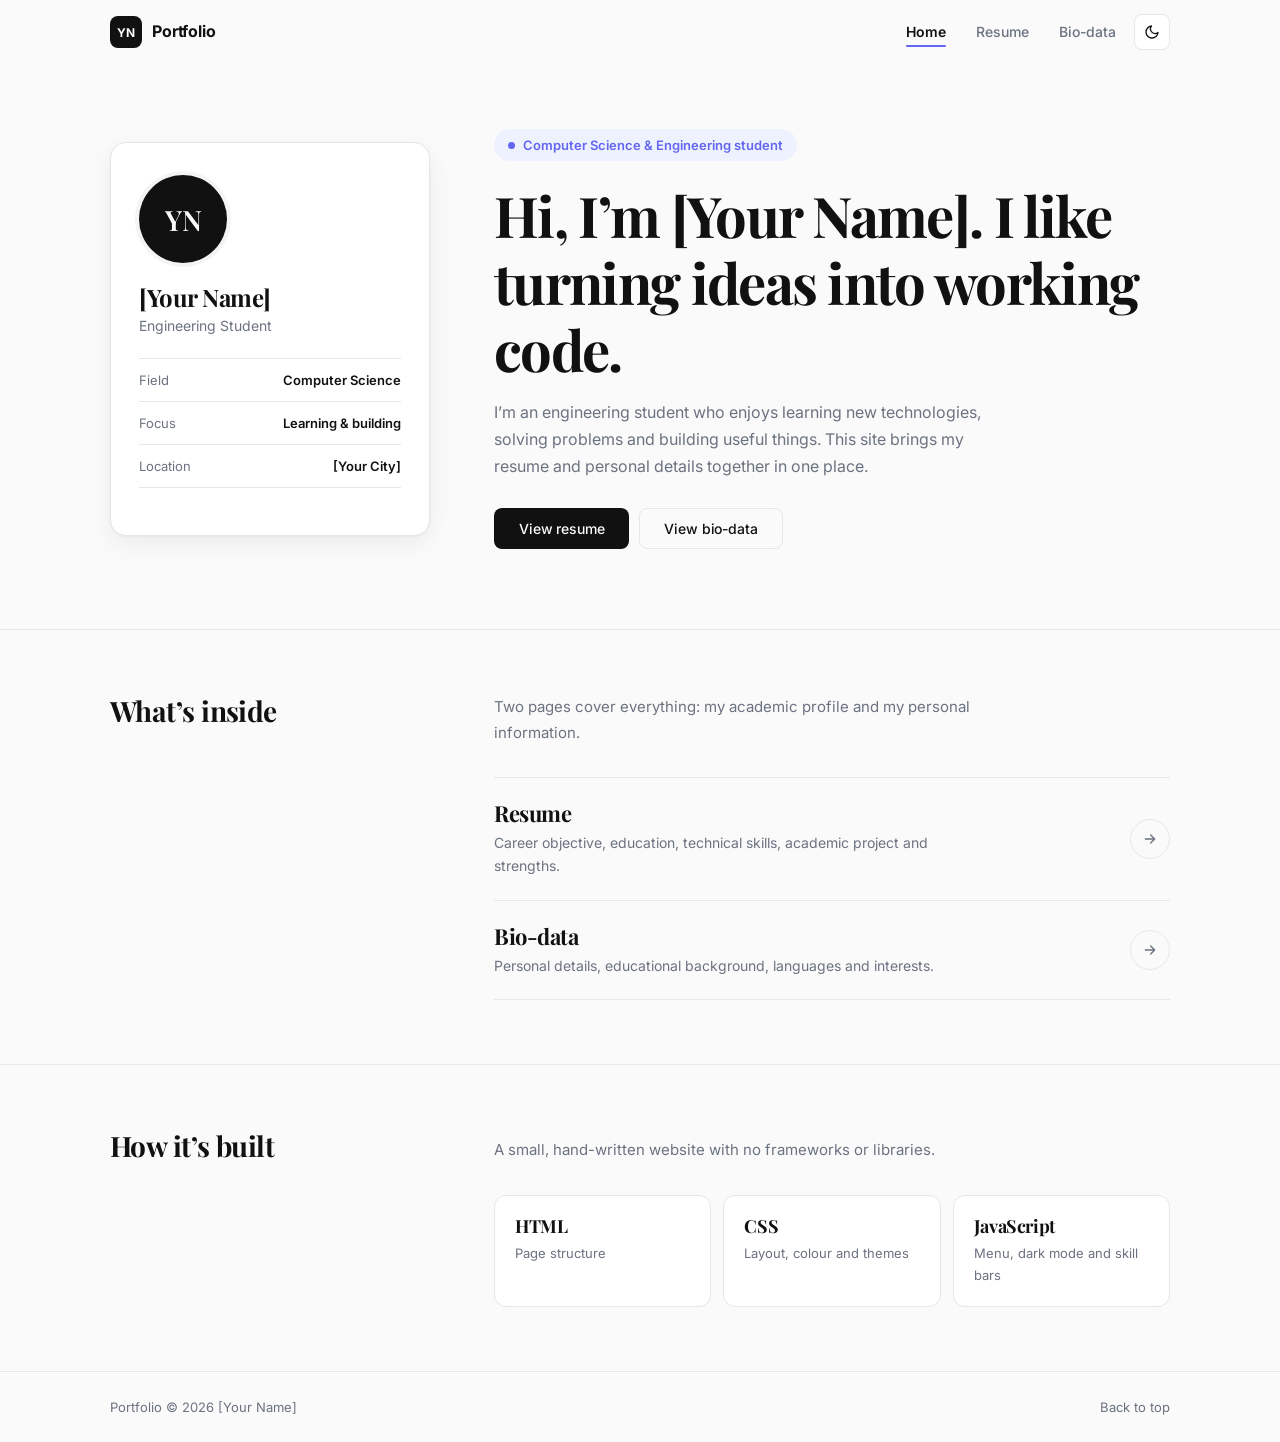
==== index.html @ a4f7e78b "Move files to root for GitHub Pages" ====
<!DOCTYPE html>
<html lang="en">
<head>
  <meta charset="UTF-8">
  <meta name="viewport" content="width=device-width, initial-scale=1.0">
  <meta name="description" content="Personal portfolio with resume and bio-data">
  <title>Home | Personal Portfolio</title>
  <script>
    try {
      var t = localStorage.getItem("theme");
      if (!t) t = window.matchMedia("(prefers-color-scheme: dark)").matches ? "dark" : "light";
      document.documentElement.setAttribute("data-theme", t);
    } catch (e) {}
  </script>
  <link rel="stylesheet" href="style.css">
</head>
<body>
<header class="header">
  <div class="container nav">
    <a class="brand" href="index.html"><span class="brand-mark">YN</span>Portfolio</a>
    <div class="nav-right">
      <nav class="nav-links" id="navLinks" aria-label="Main">
        <a href="index.html" class="current" aria-current="page">Home</a>
        <a href="resume.html">Resume</a>
        <a href="biodata.html">Bio-data</a>
      </nav>
      <button class="icon-btn" id="themeToggle" aria-label="Switch to dark theme" type="button">
        <svg class="icon-moon" viewBox="0 0 24 24" fill="none" stroke="currentColor" stroke-width="2" stroke-linecap="round" stroke-linejoin="round"><path d="M21 12.8A9 9 0 1 1 11.2 3a7 7 0 0 0 9.8 9.8z"/></svg>
        <svg class="icon-sun" viewBox="0 0 24 24" fill="none" stroke="currentColor" stroke-width="2" stroke-linecap="round" stroke-linejoin="round"><circle cx="12" cy="12" r="4"/><path d="M12 2v2M12 20v2M4.9 4.9l1.4 1.4M17.7 17.7l1.4 1.4M2 12h2M20 12h2M4.9 19.1l1.4-1.4M17.7 6.3l1.4-1.4"/></svg>
      </button>
      <button class="icon-btn nav-toggle" id="navToggle" aria-label="Toggle navigation" aria-expanded="false" type="button">
        <svg viewBox="0 0 24 24" fill="none" stroke="currentColor" stroke-width="2" stroke-linecap="round"><path d="M4 7h16M4 12h16M4 17h16"/></svg>
      </button>
    </div>
  </div>
</header>

<main id="top">
  <section class="container hero">
    <aside class="id-card reveal" aria-label="Profile summary">
      <div class="avatar">YN</div>
      <h2>[Your Name]</h2>
      <p class="role">Engineering Student</p>
      <dl class="facts">
        <div><dt>Field</dt><dd>Computer Science</dd></div>
        <div><dt>Focus</dt><dd>Learning &amp; building</dd></div>
        <div><dt>Location</dt><dd>[Your City]</dd></div>
      </dl>
    </aside>
    <div class="hero-text reveal">
      <span class="status"><i></i> Computer Science &amp; Engineering student</span>
      <h1>Hi, I&rsquo;m [Your Name]. I like turning ideas into working code.</h1>
      <p class="lead">I&rsquo;m an engineering student who enjoys learning new technologies, solving problems and building useful things. This site brings my resume and personal details together in one place.</p>
      <div class="hero-actions">
        <a class="btn btn-primary" href="resume.html">View resume</a>
        <a class="btn btn-outline" href="biodata.html">View bio-data</a>
      </div>
    </div>
  </section>

  <section class="section">
    <div class="container">
      <div class="section-head reveal">
        <h2>What&rsquo;s inside</h2>
        <p>Two pages cover everything: my academic profile and my personal information.</p>
      </div>
      <div class="link-list reveal">
        <a class="link-row" href="resume.html">
          <div><h3>Resume</h3><p>Career objective, education, technical skills, academic project and strengths.</p></div><span class="go"><svg viewBox="0 0 24 24" fill="none" stroke="currentColor" stroke-width="2" stroke-linecap="round" stroke-linejoin="round"><path d="M5 12h14M13 6l6 6-6 6"/></svg></span>
        </a>
        <a class="link-row" href="biodata.html">
          <div><h3>Bio-data</h3><p>Personal details, educational background, languages and interests.</p></div><span class="go"><svg viewBox="0 0 24 24" fill="none" stroke="currentColor" stroke-width="2" stroke-linecap="round" stroke-linejoin="round"><path d="M5 12h14M13 6l6 6-6 6"/></svg></span>
        </a>
      </div>
    </div>
  </section>

  <section class="section">
    <div class="container">
      <div class="section-head reveal">
        <h2>How it&rsquo;s built</h2>
        <p>A small, hand-written website with no frameworks or libraries.</p>
      </div>
      <div class="stack reveal">
        <div><h3>HTML</h3><p>Page structure</p></div>
        <div><h3>CSS</h3><p>Layout, colour and themes</p></div>
        <div><h3>JavaScript</h3><p>Menu, dark mode and skill bars</p></div>
      </div>
    </div>
  </section>
</main>
<footer class="footer">
  <div class="container footer-inner">
    <span>Portfolio &copy; <span data-year></span> [Your Name]</span>
    <a href="#top">Back to top</a>
  </div>
</footer>
<script src="script.js"></script>
</body>
</html>
---- style.css ----
/* ==========================================================
   Personal Portfolio — Minimal & Professional
   ========================================================== */
@import url('https://fonts.googleapis.com/css2?family=Inter:wght@400;500;600;700&family=Playfair+Display:wght@500;600;700&display=swap');

:root {
  --bg: #fafafa;
  --surface: #ffffff;
  --surface-2: #f3f4f6;
  --ink: #111111;
  --muted: #6b7280;
  --line: #e5e7eb;
  --brand: #111111;
  --brand-strong: #000000;
  --brand-soft: #f3f4f6;
  --on-brand: #ffffff;
  --accent: #6366f1;
  --accent-soft: #eef2ff;
  --radius: 12px;
  --shadow: 0 1px 3px rgba(0,0,0,.04), 0 8px 24px rgba(0,0,0,.06);
  --shadow-hover: 0 4px 12px rgba(0,0,0,.08), 0 16px 40px rgba(0,0,0,.1);
  --serif: 'Playfair Display', Georgia, serif;
  --sans: 'Inter', system-ui, -apple-system, 'Segoe UI', sans-serif;
}

[data-theme="dark"] {
  --bg: #0a0a0a;
  --surface: #141414;
  --surface-2: #1c1c1e;
  --ink: #f0f0f0;
  --muted: #9ca3af;
  --line: #262626;
  --brand: #f0f0f0;
  --brand-strong: #ffffff;
  --brand-soft: #1c1c1e;
  --on-brand: #0a0a0a;
  --accent: #818cf8;
  --accent-soft: #1e1b4b;
  --shadow: 0 1px 3px rgba(0,0,0,.2), 0 8px 24px rgba(0,0,0,.3);
  --shadow-hover: 0 4px 12px rgba(0,0,0,.3), 0 16px 40px rgba(0,0,0,.4);
}

*, *::before, *::after { box-sizing: border-box; }
html { scroll-behavior: smooth; }
body {
  margin: 0;
  font-family: var(--sans);
  font-size: 15px;
  line-height: 1.7;
  color: var(--ink);
  background: var(--bg);
  -webkit-font-smoothing: antialiased;
  -moz-osx-font-smoothing: grayscale;
  transition: background .3s ease, color .3s ease;
}
h1, h2, h3, h4 { font-family: var(--serif); line-height: 1.2; margin: 0; letter-spacing: -.02em; }
p { margin: 0; }
a { color: inherit; text-decoration: none; }
ul { margin: 0; padding: 0; list-style: none; }
.container { width: min(1060px, 88%); margin-inline: auto; }

:focus-visible { outline: 2px solid var(--accent); outline-offset: 3px; border-radius: 6px; }

/* ---------- Scroll Reveal ---------- */
.reveal {
  opacity: 0;
  transform: translateY(24px);
  transition: opacity .6s cubic-bezier(.25,.46,.45,.94), transform .6s cubic-bezier(.25,.46,.45,.94);
}
.reveal.visible {
  opacity: 1;
  transform: translateY(0);
}

/* ---------- Header ---------- */
.header {
  position: sticky; top: 0; z-index: 30;
  background: color-mix(in srgb, var(--bg) 85%, transparent);
  backdrop-filter: blur(16px) saturate(1.4);
  -webkit-backdrop-filter: blur(16px) saturate(1.4);
  border-bottom: 1px solid transparent;
  transition: border-color .3s ease;
}
.header.scrolled { border-bottom-color: var(--line); }
.nav { display: flex; align-items: center; justify-content: space-between; height: 64px; }
.brand { display: flex; align-items: center; gap: 10px; font-weight: 700; font-size: 16px; letter-spacing: -.01em; }
.brand-mark {
  width: 32px; height: 32px; border-radius: 8px;
  display: grid; place-items: center;
  background: var(--ink); color: var(--bg);
  font: 700 12px var(--sans); letter-spacing: .04em;
  transition: transform .2s ease;
}
.brand:hover .brand-mark { transform: scale(1.05); }
.nav-right { display: flex; align-items: center; gap: 4px; }
.nav-links { display: flex; gap: 2px; }
.nav-links a {
  position: relative; padding: 7px 14px; border-radius: 8px;
  font-size: 14px; font-weight: 500; color: var(--muted);
  transition: color .2s ease, background .2s ease;
}
.nav-links a:hover { color: var(--ink); background: var(--surface-2); }
.nav-links a.current { color: var(--ink); font-weight: 600; }
.nav-links a.current::after {
  content: ""; position: absolute; left: 14px; right: 14px; bottom: 4px;
  height: 2px; border-radius: 2px; background: var(--accent);
}
.icon-btn {
  width: 36px; height: 36px; display: grid; place-items: center;
  border: 1px solid var(--line); border-radius: 8px;
  background: var(--surface); color: var(--ink); cursor: pointer;
  transition: all .2s ease;
}
.icon-btn:hover { background: var(--surface-2); border-color: var(--muted); }
.icon-btn svg { width: 16px; height: 16px; }
.icon-sun { display: none; }
[data-theme="dark"] .icon-sun { display: block; }
[data-theme="dark"] .icon-moon { display: none; }
.nav-toggle { display: none; margin-left: 4px; }

/* ---------- Buttons ---------- */
.btn {
  display: inline-flex; align-items: center; justify-content: center; gap: 8px;
  padding: 11px 24px; border-radius: 8px; border: 1px solid transparent;
  font: 500 14px var(--sans); cursor: pointer; letter-spacing: -.01em;
  transition: all .2s ease;
}
.btn-primary { background: var(--ink); color: var(--bg); }
.btn-primary:hover { opacity: .85; transform: translateY(-1px); }
.btn-outline { background: transparent; border-color: var(--line); color: var(--ink); }
.btn-outline:hover { border-color: var(--ink); }
.btn-sm { padding: 8px 16px; font-size: 13px; }

/* ---------- Home: hero ---------- */
.hero {
  display: grid; grid-template-columns: 320px 1fr; gap: 64px;
  align-items: center; padding: 64px 0 80px;
}
.id-card {
  background: var(--surface); border: 1px solid var(--line);
  border-radius: 16px; padding: 32px 28px; box-shadow: var(--shadow);
  transition: box-shadow .3s ease, transform .3s ease;
}
.id-card:hover { box-shadow: var(--shadow-hover); transform: translateY(-2px); }
.avatar {
  width: 88px; height: 88px; border-radius: 50%;
  display: grid; place-items: center; margin-bottom: 20px;
  background: var(--ink); color: var(--bg);
  font: 600 28px var(--serif);
  box-shadow: 0 0 0 4px var(--surface-2);
  transition: box-shadow .3s ease;
}
.id-card:hover .avatar { box-shadow: 0 0 0 4px color-mix(in srgb, var(--accent) 25%, var(--surface-2)); }
.id-card h2 { font-size: 24px; }
.id-card .role { color: var(--muted); margin-top: 2px; font-size: 14px; }
.facts { margin-top: 20px; border-top: 1px solid var(--line); }
.facts div {
  display: flex; justify-content: space-between; gap: 16px;
  padding: 10px 0; border-bottom: 1px solid var(--line); font-size: 13px;
}
.facts dt { color: var(--muted); }
.facts dd { margin: 0; font-weight: 600; text-align: right; }

.status {
  display: inline-flex; align-items: center; gap: 8px;
  padding: 5px 14px; border-radius: 99px;
  background: var(--accent-soft); color: var(--accent);
  font-size: 13px; font-weight: 600;
}
.status i {
  width: 7px; height: 7px; border-radius: 50%; background: var(--accent);
  animation: pulse 2s ease-in-out infinite;
}
@keyframes pulse {
  0%, 100% { opacity: 1; transform: scale(1); }
  50% { opacity: .5; transform: scale(.85); }
}
.hero-text h1 { font-size: clamp(36px, 4.5vw, 56px); margin: 20px 0 16px; letter-spacing: -.03em; }
.hero-text .lead { max-width: 500px; font-size: 16px; color: var(--muted); line-height: 1.7; }
.hero-actions { display: flex; gap: 10px; flex-wrap: wrap; margin-top: 28px; }

/* ---------- Home: sections ---------- */
.section { padding: 64px 0; border-top: 1px solid var(--line); }
.section-head { display: grid; grid-template-columns: 320px 1fr; gap: 64px; margin-bottom: 32px; }
.section-head h2 { font-size: 28px; }
.section-head p { color: var(--muted); max-width: 500px; align-self: end; }

.link-list { margin-left: auto; width: calc(100% - 384px); }
.link-row {
  display: flex; align-items: center; justify-content: space-between; gap: 24px;
  padding: 22px 0; border-bottom: 1px solid var(--line);
  transition: padding .25s ease;
}
.link-row:first-child { border-top: 1px solid var(--line); }
.link-row:hover { padding-inline: 16px; }
.link-row h3 { font-size: 22px; }
.link-row p { color: var(--muted); font-size: 14px; margin-top: 4px; max-width: 440px; }
.link-row .go {
  flex: none; width: 40px; height: 40px; border-radius: 50%;
  display: grid; place-items: center;
  border: 1px solid var(--line); color: var(--muted);
  transition: all .25s ease;
}
.link-row:hover .go { background: var(--ink); color: var(--bg); border-color: var(--ink); transform: translateX(2px); }
.go svg { width: 16px; height: 16px; }

.stack { display: grid; grid-template-columns: repeat(3, 1fr); gap: 12px; margin-left: auto; width: calc(100% - 384px); }
.stack div {
  padding: 20px; border: 1px solid var(--line); border-radius: var(--radius);
  background: var(--surface); transition: all .25s ease;
}
.stack div:hover { border-color: var(--muted); transform: translateY(-2px); box-shadow: var(--shadow); }
.stack h3 { font-size: 18px; }
.stack p { color: var(--muted); font-size: 13px; margin-top: 4px; }

/* ---------- Footer ---------- */
.footer { border-top: 1px solid var(--line); padding: 24px 0; color: var(--muted); font-size: 13px; }
.footer-inner { display: flex; justify-content: space-between; align-items: center; gap: 16px; flex-wrap: wrap; }
.footer a { transition: color .2s ease; }
.footer a:hover { color: var(--ink); }

/* ---------- Inner page head ---------- */
.page-head {
  display: flex; justify-content: space-between; align-items: end; gap: 24px;
  padding: 48px 0 28px;
}
.page-head h1 { font-size: clamp(32px, 4vw, 44px); }
.page-head p { color: var(--muted); margin-top: 4px; }

/* ---------- Resume ---------- */
.cv {
  display: grid; grid-template-columns: 280px 1fr;
  background: var(--surface); border: 1px solid var(--line);
  border-radius: 16px; overflow: hidden; box-shadow: var(--shadow);
  margin-bottom: 80px;
}
.cv-side { background: var(--ink); color: var(--bg); padding: 36px 28px; }
[data-theme="dark"] .cv-side { background: #1a1a1a; color: #e5e5e5; }
.cv-side .avatar {
  background: var(--bg); color: var(--ink);
  box-shadow: 0 0 0 4px rgba(255,255,255,.1);
  width: 80px; height: 80px; font-size: 26px;
}
[data-theme="dark"] .cv-side .avatar { background: #333; color: #f0f0f0; }
.cv-side h2 { font-size: 22px; color: #fff; }
.cv-side .role { color: rgba(255,255,255,.6); margin-top: 2px; font-size: 14px; }
.cv-side h3 {
  font: 600 13px var(--sans); color: rgba(255,255,255,.5);
  text-transform: uppercase; letter-spacing: .08em;
  margin: 28px 0 10px; padding-bottom: 8px;
  border-bottom: 1px solid rgba(255,255,255,.1);
}
.cv-side li, .cv-side p.small { font-size: 13px; color: rgba(255,255,255,.75); padding: 3px 0; overflow-wrap: anywhere; }
.cv-side .skill { margin-bottom: 12px; }
.cv-side .skill span { display: flex; justify-content: space-between; font-size: 13px; margin-bottom: 5px; }
.cv-side .skill span em { font-style: normal; color: rgba(255,255,255,.45); }
.bar { height: 4px; border-radius: 4px; background: rgba(255,255,255,.1); overflow: hidden; }
.bar i { display: block; height: 100%; width: 0; background: var(--accent); border-radius: 4px; transition: width .8s cubic-bezier(.25,.46,.45,.94); }

.cv-main { padding: 40px 44px; }
.cv-block { padding-bottom: 24px; margin-bottom: 24px; border-bottom: 1px solid var(--line); }
.cv-block:last-of-type { border-bottom: 0; margin-bottom: 0; }
.cv-block h3 { font-size: 22px; color: var(--ink); margin-bottom: 12px; }
.cv-block p { color: var(--muted); }
.cv-block h4 { font: 600 15px var(--sans); }

.timeline { border-left: 2px solid var(--line); margin-left: 6px; }
.timeline-item { position: relative; padding: 0 0 20px 22px; }
.timeline-item:last-child { padding-bottom: 0; }
.timeline-item::before {
  content: ""; position: absolute; left: -6px; top: 6px;
  width: 10px; height: 10px; border-radius: 50%;
  background: var(--surface); border: 2px solid var(--accent);
}
.timeline-item .where { color: var(--muted); font-size: 14px; }
.timeline-item .when { font-size: 13px; color: var(--accent); font-weight: 600; margin-top: 2px; }

.tags { display: flex; flex-wrap: wrap; gap: 6px; }
.tags span {
  padding: 5px 14px; border-radius: 99px; font-size: 13px;
  background: var(--surface-2); color: var(--muted); font-weight: 500;
  border: 1px solid var(--line);
  transition: all .2s ease;
}
.tags span:hover { border-color: var(--muted); color: var(--ink); }

.declaration { display: flex; justify-content: space-between; align-items: end; gap: 24px; margin-top: 28px; padding-top: 20px; border-top: 1px solid var(--line); }
.declaration p { color: var(--muted); font-size: 13px; max-width: 440px; }
.declaration h3 { font-size: 18px; margin-bottom: 6px; }
.signature { text-align: center; min-width: 130px; font: 600 16px var(--serif); border-top: 1px solid var(--ink); padding-top: 6px; }
.signature small { display: block; font: 400 11px var(--sans); color: var(--muted); }

/* ---------- Bio-data ---------- */
.bio { display: grid; grid-template-columns: 1fr 300px; gap: 28px; align-items: start; margin-bottom: 80px; }
.panel {
  background: var(--surface); border: 1px solid var(--line);
  border-radius: 16px; padding: 32px 36px; box-shadow: var(--shadow);
  transition: box-shadow .3s ease;
}
.panel:hover { box-shadow: var(--shadow-hover); }
.panel + .panel { margin-top: 20px; }
.panel h2 { font-size: 24px; margin-bottom: 6px; }
.panel > p { color: var(--muted); font-size: 14px; }
.fields { display: grid; grid-template-columns: 1fr 1fr; gap: 0 28px; margin-top: 14px; }
.field { padding: 12px 0; border-bottom: 1px solid var(--line); }
.field.wide { grid-column: 1 / -1; }
.field dt { font-size: 12px; color: var(--muted); text-transform: uppercase; letter-spacing: .04em; }
.field dd { margin: 2px 0 0; font-weight: 600; overflow-wrap: anywhere; font-size: 14px; }
.edu {
  display: flex; align-items: center; gap: 14px; margin-top: 14px;
  padding: 14px 16px; background: var(--surface-2); border-radius: 10px;
}
.edu-icon {
  flex: none; width: 40px; height: 40px; border-radius: 10px;
  display: grid; place-items: center;
  background: var(--accent-soft); color: var(--accent);
}
.edu-icon svg { width: 20px; height: 20px; }
.edu strong { display: block; font-size: 14px; }
.edu span { color: var(--muted); font-size: 13px; }
.bio-note { margin-top: 12px; font-size: 14px; }

.profile {
  position: sticky; top: 88px;
  background: var(--ink); color: var(--bg);
  border-radius: 16px; padding: 28px 24px; box-shadow: var(--shadow);
}
[data-theme="dark"] .profile { background: #1a1a1a; color: #e5e5e5; }
.profile .avatar {
  background: var(--bg); color: var(--ink);
  box-shadow: 0 0 0 4px rgba(255,255,255,.1);
}
[data-theme="dark"] .profile .avatar { background: #333; color: #f0f0f0; }
.profile h2 { color: #fff; font-size: 22px; }
.profile .role { color: rgba(255,255,255,.6); font-size: 14px; }
.profile h3 {
  font: 600 12px var(--sans); color: rgba(255,255,255,.45);
  text-transform: uppercase; letter-spacing: .08em;
  margin: 22px 0 8px; padding-bottom: 8px;
  border-bottom: 1px solid rgba(255,255,255,.1);
}
.contact dt { font-size: 11px; color: rgba(255,255,255,.4); text-transform: uppercase; letter-spacing: .04em; margin-top: 8px; }
.contact dd { margin: 0; font-size: 14px; overflow-wrap: anywhere; }
.profile .tags span { background: rgba(255,255,255,.08); color: rgba(255,255,255,.8); border-color: rgba(255,255,255,.1); }

/* ---------- Responsive ---------- */
@media (max-width: 960px) {
  .hero { grid-template-columns: 1fr; gap: 36px; padding: 44px 0 56px; }
  .hero-text { order: -1; }
  .id-card { max-width: 400px; }
  .section-head { grid-template-columns: 1fr; gap: 8px; }
  .link-list, .stack { width: 100%; }
  .cv { grid-template-columns: 1fr; }
  .bio { grid-template-columns: 1fr; }
  .profile { position: static; order: -1; }
}
@media (max-width: 640px) {
  .nav-toggle { display: grid; }
  .nav-links {
    display: none; position: absolute; top: 64px; left: 0; right: 0;
    flex-direction: column; gap: 0; padding: 8px 6% 14px;
    background: color-mix(in srgb, var(--bg) 95%, transparent);
    backdrop-filter: blur(16px);
    border-bottom: 1px solid var(--line);
  }
  .nav-links.open { display: flex; }
  .nav-links a { padding: 12px 8px; }
  .nav-links a.current::after { display: none; }
  .stack { grid-template-columns: 1fr; }
  .page-head { flex-direction: column; align-items: start; }
  .cv-main, .cv-side { padding: 24px 20px; }
  .panel { padding: 24px 20px; }
  .fields { grid-template-columns: 1fr; }
  .declaration { flex-direction: column; align-items: start; }
  .link-row:hover { padding-inline: 0; }
}

@media (prefers-reduced-motion: reduce) {
  *, .reveal { transition: none !important; animation: none !important; scroll-behavior: auto !important; }
  .reveal { opacity: 1; transform: none; }
}

/* ---------- Print ---------- */
@media print {
  .header, .footer, .no-print { display: none !important; }
  body { background: #fff; color: #000; }
  .reveal { opacity: 1; transform: none; }
  .page-head { padding: 0 0 16px; }
  .cv, .panel, .profile { box-shadow: none; }
  .cv, .bio { margin-bottom: 0; }
  .cv-side, .profile, .tags span, .bar i, .bar { -webkit-print-color-adjust: exact; print-color-adjust: exact; }
  .bar i { width: var(--level) !important; }
  .cv { grid-template-columns: 240px 1fr; }
  .bio { grid-template-columns: 1fr 240px; }
  .profile { position: static; }
}
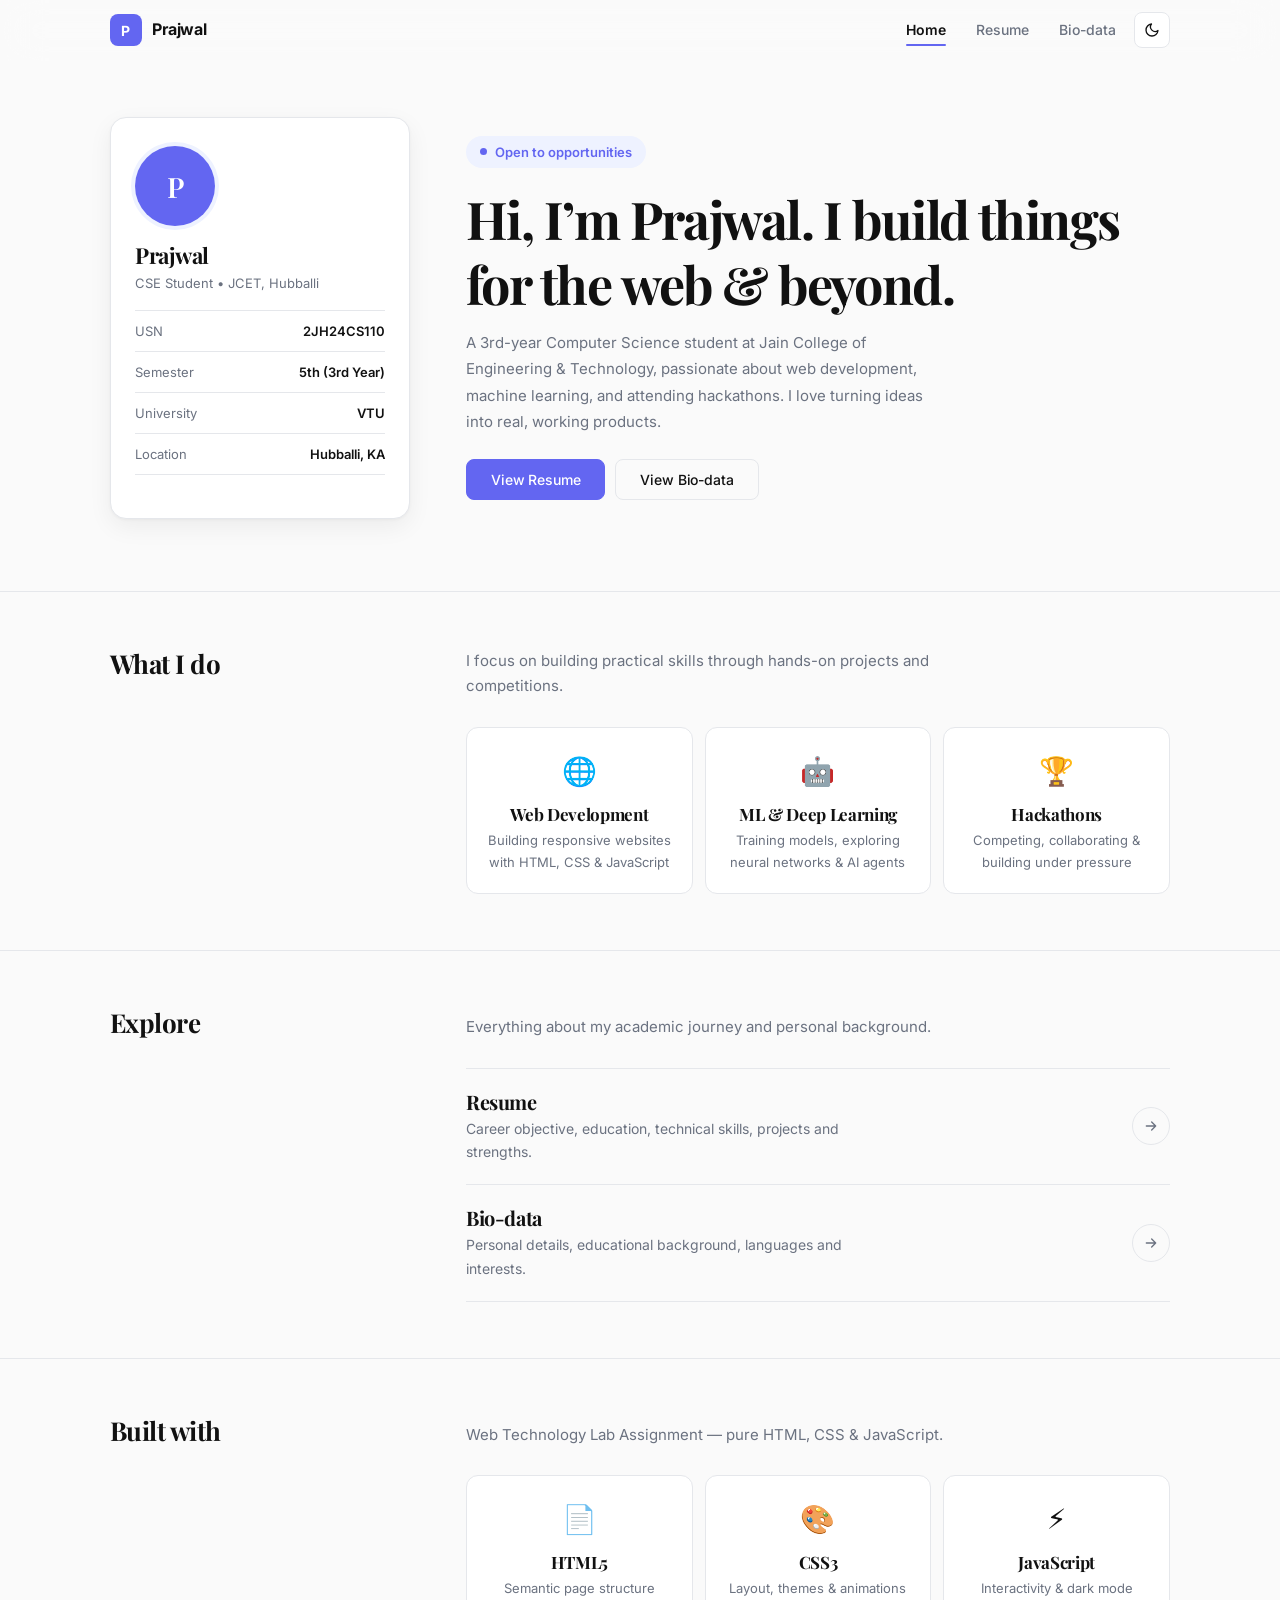
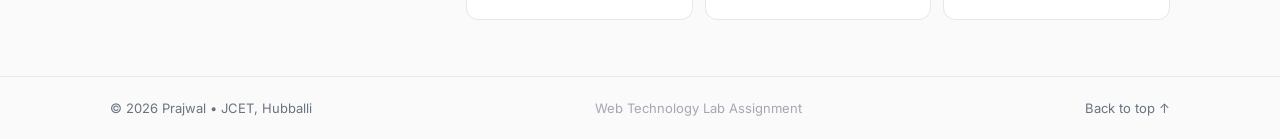
==== commit f16da348: "Professional portfolio with real data, mobile-first design" ====
--- a/index.html
+++ b/index.html
@@ -3,8 +3,9 @@
 <head>
   <meta charset="UTF-8">
   <meta name="viewport" content="width=device-width, initial-scale=1.0">
-  <meta name="description" content="Personal portfolio with resume and bio-data">
-  <title>Home | Personal Portfolio</title>
+  <meta name="description" content="Prajwal — CSE Student at JCET, Hubballi. Portfolio showcasing resume, skills and bio-data.">
+  <title>Prajwal | Portfolio</title>
+  <link rel="icon" href="data:image/svg+xml,<svg xmlns='http://www.w3.org/2000/svg' viewBox='0 0 100 100'><text y='.9em' font-size='90'>⚡</text></svg>">
   <script>
     try {
       var t = localStorage.getItem("theme");
@@ -17,7 +18,7 @@
 <body>
 <header class="header">
   <div class="container nav">
-    <a class="brand" href="index.html"><span class="brand-mark">YN</span>Portfolio</a>
+    <a class="brand" href="index.html"><span class="brand-mark">P</span>Prajwal</a>
     <div class="nav-right">
       <nav class="nav-links" id="navLinks" aria-label="Main">
         <a href="index.html" class="current" aria-current="page">Home</a>
@@ -29,7 +30,8 @@
         <svg class="icon-sun" viewBox="0 0 24 24" fill="none" stroke="currentColor" stroke-width="2" stroke-linecap="round" stroke-linejoin="round"><circle cx="12" cy="12" r="4"/><path d="M12 2v2M12 20v2M4.9 4.9l1.4 1.4M17.7 17.7l1.4 1.4M2 12h2M20 12h2M4.9 19.1l1.4-1.4M17.7 6.3l1.4-1.4"/></svg>
       </button>
       <button class="icon-btn nav-toggle" id="navToggle" aria-label="Toggle navigation" aria-expanded="false" type="button">
-        <svg viewBox="0 0 24 24" fill="none" stroke="currentColor" stroke-width="2" stroke-linecap="round"><path d="M4 7h16M4 12h16M4 17h16"/></svg>
+        <svg class="ham-open" viewBox="0 0 24 24" fill="none" stroke="currentColor" stroke-width="2" stroke-linecap="round"><path d="M4 7h16M4 12h16M4 17h16"/></svg>
+        <svg class="ham-close" viewBox="0 0 24 24" fill="none" stroke="currentColor" stroke-width="2" stroke-linecap="round"><path d="M18 6 6 18M6 6l12 12"/></svg>
       </button>
     </div>
   </div>
@@ -38,22 +40,23 @@
 <main id="top">
   <section class="container hero">
     <aside class="id-card reveal" aria-label="Profile summary">
-      <div class="avatar">YN</div>
-      <h2>[Your Name]</h2>
-      <p class="role">Engineering Student</p>
+      <div class="avatar">P</div>
+      <h2>Prajwal</h2>
+      <p class="role">CSE Student &bull; JCET, Hubballi</p>
       <dl class="facts">
-        <div><dt>Field</dt><dd>Computer Science</dd></div>
-        <div><dt>Focus</dt><dd>Learning &amp; building</dd></div>
-        <div><dt>Location</dt><dd>[Your City]</dd></div>
+        <div><dt>USN</dt><dd>2JH24CS110</dd></div>
+        <div><dt>Semester</dt><dd>5th (3rd Year)</dd></div>
+        <div><dt>University</dt><dd>VTU</dd></div>
+        <div><dt>Location</dt><dd>Hubballi, KA</dd></div>
       </dl>
     </aside>
     <div class="hero-text reveal">
-      <span class="status"><i></i> Computer Science &amp; Engineering student</span>
-      <h1>Hi, I&rsquo;m [Your Name]. I like turning ideas into working code.</h1>
-      <p class="lead">I&rsquo;m an engineering student who enjoys learning new technologies, solving problems and building useful things. This site brings my resume and personal details together in one place.</p>
+      <span class="status"><i></i> Open to opportunities</span>
+      <h1>Hi, I&rsquo;m Prajwal. I build things for the web &amp; beyond.</h1>
+      <p class="lead">A 3rd-year Computer Science student at Jain College of Engineering &amp; Technology, passionate about web development, machine learning, and attending hackathons. I love turning ideas into real, working products.</p>
       <div class="hero-actions">
-        <a class="btn btn-primary" href="resume.html">View resume</a>
-        <a class="btn btn-outline" href="biodata.html">View bio-data</a>
+        <a class="btn btn-primary" href="resume.html">View Resume</a>
+        <a class="btn btn-outline" href="biodata.html">View Bio-data</a>
       </div>
     </div>
   </section>
@@ -61,12 +64,38 @@
   <section class="section">
     <div class="container">
       <div class="section-head reveal">
-        <h2>What&rsquo;s inside</h2>
-        <p>Two pages cover everything: my academic profile and my personal information.</p>
+        <h2>What I do</h2>
+        <p>I focus on building practical skills through hands-on projects and competitions.</p>
+      </div>
+      <div class="stack reveal">
+        <div>
+          <span class="stack-icon">🌐</span>
+          <h3>Web Development</h3>
+          <p>Building responsive websites with HTML, CSS &amp; JavaScript</p>
+        </div>
+        <div>
+          <span class="stack-icon">🤖</span>
+          <h3>ML &amp; Deep Learning</h3>
+          <p>Training models, exploring neural networks &amp; AI agents</p>
+        </div>
+        <div>
+          <span class="stack-icon">🏆</span>
+          <h3>Hackathons</h3>
+          <p>Competing, collaborating &amp; building under pressure</p>
+        </div>
+      </div>
+    </div>
+  </section>
+
+  <section class="section">
+    <div class="container">
+      <div class="section-head reveal">
+        <h2>Explore</h2>
+        <p>Everything about my academic journey and personal background.</p>
       </div>
       <div class="link-list reveal">
         <a class="link-row" href="resume.html">
-          <div><h3>Resume</h3><p>Career objective, education, technical skills, academic project and strengths.</p></div><span class="go"><svg viewBox="0 0 24 24" fill="none" stroke="currentColor" stroke-width="2" stroke-linecap="round" stroke-linejoin="round"><path d="M5 12h14M13 6l6 6-6 6"/></svg></span>
+          <div><h3>Resume</h3><p>Career objective, education, technical skills, projects and strengths.</p></div><span class="go"><svg viewBox="0 0 24 24" fill="none" stroke="currentColor" stroke-width="2" stroke-linecap="round" stroke-linejoin="round"><path d="M5 12h14M13 6l6 6-6 6"/></svg></span>
         </a>
         <a class="link-row" href="biodata.html">
           <div><h3>Bio-data</h3><p>Personal details, educational background, languages and interests.</p></div><span class="go"><svg viewBox="0 0 24 24" fill="none" stroke="currentColor" stroke-width="2" stroke-linecap="round" stroke-linejoin="round"><path d="M5 12h14M13 6l6 6-6 6"/></svg></span>
@@ -78,21 +107,23 @@
   <section class="section">
     <div class="container">
       <div class="section-head reveal">
-        <h2>How it&rsquo;s built</h2>
-        <p>A small, hand-written website with no frameworks or libraries.</p>
+        <h2>Built with</h2>
+        <p>Web Technology Lab Assignment &mdash; pure HTML, CSS &amp; JavaScript.</p>
       </div>
       <div class="stack reveal">
-        <div><h3>HTML</h3><p>Page structure</p></div>
-        <div><h3>CSS</h3><p>Layout, colour and themes</p></div>
-        <div><h3>JavaScript</h3><p>Menu, dark mode and skill bars</p></div>
+        <div><span class="stack-icon">📄</span><h3>HTML5</h3><p>Semantic page structure</p></div>
+        <div><span class="stack-icon">🎨</span><h3>CSS3</h3><p>Layout, themes &amp; animations</p></div>
+        <div><span class="stack-icon">⚡</span><h3>JavaScript</h3><p>Interactivity &amp; dark mode</p></div>
       </div>
     </div>
   </section>
 </main>
+
 <footer class="footer">
   <div class="container footer-inner">
-    <span>Portfolio &copy; <span data-year></span> [Your Name]</span>
-    <a href="#top">Back to top</a>
+    <span>&copy; <span data-year></span> Prajwal &bull; JCET, Hubballi</span>
+    <span class="footer-note">Web Technology Lab Assignment</span>
+    <a href="#top">Back to top &uarr;</a>
   </div>
 </footer>
 <script src="script.js"></script>
--- a/style.css
+++ b/style.css
@@ -1,5 +1,6 @@
 /* ==========================================================
-   Personal Portfolio — Minimal & Professional
+   Prajwal — Portfolio | Minimal & Professional
+   Web Technology Lab Assignment | JCET, Hubballi
    ========================================================== */
 @import url('https://fonts.googleapis.com/css2?family=Inter:wght@400;500;600;700&family=Playfair+Display:wght@500;600;700&display=swap');
 
@@ -24,24 +25,25 @@
 }
 
 [data-theme="dark"] {
-  --bg: #0a0a0a;
-  --surface: #141414;
-  --surface-2: #1c1c1e;
-  --ink: #f0f0f0;
+  --bg: #09090b;
+  --surface: #131316;
+  --surface-2: #1c1c21;
+  --ink: #f0f0f3;
   --muted: #9ca3af;
-  --line: #262626;
-  --brand: #f0f0f0;
+  --line: #27272a;
+  --brand: #f0f0f3;
   --brand-strong: #ffffff;
-  --brand-soft: #1c1c1e;
-  --on-brand: #0a0a0a;
+  --brand-soft: #1c1c21;
+  --on-brand: #09090b;
   --accent: #818cf8;
   --accent-soft: #1e1b4b;
-  --shadow: 0 1px 3px rgba(0,0,0,.2), 0 8px 24px rgba(0,0,0,.3);
-  --shadow-hover: 0 4px 12px rgba(0,0,0,.3), 0 16px 40px rgba(0,0,0,.4);
+  --shadow: 0 1px 3px rgba(0,0,0,.3), 0 8px 24px rgba(0,0,0,.4);
+  --shadow-hover: 0 4px 12px rgba(0,0,0,.4), 0 16px 40px rgba(0,0,0,.5);
 }
 
 *, *::before, *::after { box-sizing: border-box; }
 html { scroll-behavior: smooth; }
+
 body {
   margin: 0;
   font-family: var(--sans);
@@ -53,45 +55,47 @@
   -moz-osx-font-smoothing: grayscale;
   transition: background .3s ease, color .3s ease;
 }
-h1, h2, h3, h4 { font-family: var(--serif); line-height: 1.2; margin: 0; letter-spacing: -.02em; }
+
+h1, h2, h3, h4 { font-family: var(--serif); line-height: 1.25; margin: 0; letter-spacing: -.02em; }
 p { margin: 0; }
 a { color: inherit; text-decoration: none; }
 ul { margin: 0; padding: 0; list-style: none; }
-.container { width: min(1060px, 88%); margin-inline: auto; }
-
+img { max-width: 100%; display: block; }
+.container { width: min(1060px, 90%); margin-inline: auto; }
 :focus-visible { outline: 2px solid var(--accent); outline-offset: 3px; border-radius: 6px; }
 
 /* ---------- Scroll Reveal ---------- */
 .reveal {
   opacity: 0;
-  transform: translateY(24px);
-  transition: opacity .6s cubic-bezier(.25,.46,.45,.94), transform .6s cubic-bezier(.25,.46,.45,.94);
-}
-.reveal.visible {
-  opacity: 1;
-  transform: translateY(0);
-}
+  transform: translateY(20px);
+  transition: opacity .5s cubic-bezier(.25,.46,.45,.94), transform .5s cubic-bezier(.25,.46,.45,.94);
+}
+.reveal.visible { opacity: 1; transform: translateY(0); }
+.reveal:nth-child(2) { transition-delay: .08s; }
+.reveal:nth-child(3) { transition-delay: .16s; }
 
 /* ---------- Header ---------- */
 .header {
-  position: sticky; top: 0; z-index: 30;
-  background: color-mix(in srgb, var(--bg) 85%, transparent);
-  backdrop-filter: blur(16px) saturate(1.4);
-  -webkit-backdrop-filter: blur(16px) saturate(1.4);
+  position: sticky; top: 0; z-index: 100;
+  background: color-mix(in srgb, var(--bg) 82%, transparent);
+  backdrop-filter: blur(20px) saturate(1.5);
+  -webkit-backdrop-filter: blur(20px) saturate(1.5);
   border-bottom: 1px solid transparent;
   transition: border-color .3s ease;
 }
 .header.scrolled { border-bottom-color: var(--line); }
-.nav { display: flex; align-items: center; justify-content: space-between; height: 64px; }
+.nav { display: flex; align-items: center; justify-content: space-between; height: 60px; }
+
 .brand { display: flex; align-items: center; gap: 10px; font-weight: 700; font-size: 16px; letter-spacing: -.01em; }
 .brand-mark {
   width: 32px; height: 32px; border-radius: 8px;
   display: grid; place-items: center;
-  background: var(--ink); color: var(--bg);
-  font: 700 12px var(--sans); letter-spacing: .04em;
+  background: var(--accent); color: #fff;
+  font: 700 14px var(--sans); letter-spacing: .02em;
   transition: transform .2s ease;
 }
-.brand:hover .brand-mark { transform: scale(1.05); }
+.brand:hover .brand-mark { transform: scale(1.08) rotate(-2deg); }
+
 .nav-right { display: flex; align-items: center; gap: 4px; }
 .nav-links { display: flex; gap: 2px; }
 .nav-links a {
@@ -102,61 +106,71 @@
 .nav-links a:hover { color: var(--ink); background: var(--surface-2); }
 .nav-links a.current { color: var(--ink); font-weight: 600; }
 .nav-links a.current::after {
-  content: ""; position: absolute; left: 14px; right: 14px; bottom: 4px;
+  content: ""; position: absolute; left: 14px; right: 14px; bottom: 3px;
   height: 2px; border-radius: 2px; background: var(--accent);
 }
+
 .icon-btn {
   width: 36px; height: 36px; display: grid; place-items: center;
   border: 1px solid var(--line); border-radius: 8px;
   background: var(--surface); color: var(--ink); cursor: pointer;
   transition: all .2s ease;
 }
-.icon-btn:hover { background: var(--surface-2); border-color: var(--muted); }
+.icon-btn:hover { background: var(--surface-2); border-color: var(--accent); color: var(--accent); }
 .icon-btn svg { width: 16px; height: 16px; }
 .icon-sun { display: none; }
 [data-theme="dark"] .icon-sun { display: block; }
 [data-theme="dark"] .icon-moon { display: none; }
+
+/* Mobile nav toggle */
 .nav-toggle { display: none; margin-left: 4px; }
+.ham-close { display: none; }
+.nav-toggle[aria-expanded="true"] .ham-open { display: none; }
+.nav-toggle[aria-expanded="true"] .ham-close { display: block; }
 
 /* ---------- Buttons ---------- */
 .btn {
-  display: inline-flex; align-items: center; justify-content: center; gap: 8px;
+  display: inline-flex; align-items: center; justify-content: center; gap: 6px;
   padding: 11px 24px; border-radius: 8px; border: 1px solid transparent;
   font: 500 14px var(--sans); cursor: pointer; letter-spacing: -.01em;
   transition: all .2s ease;
 }
-.btn-primary { background: var(--ink); color: var(--bg); }
-.btn-primary:hover { opacity: .85; transform: translateY(-1px); }
+.btn-primary { background: var(--accent); color: #fff; border-color: var(--accent); }
+.btn-primary:hover { background: #4f46e5; transform: translateY(-1px); box-shadow: 0 4px 14px rgba(99,102,241,.35); }
 .btn-outline { background: transparent; border-color: var(--line); color: var(--ink); }
-.btn-outline:hover { border-color: var(--ink); }
+.btn-outline:hover { border-color: var(--accent); color: var(--accent); }
 .btn-sm { padding: 8px 16px; font-size: 13px; }
 
-/* ---------- Home: hero ---------- */
+/* ---------- Hero ---------- */
 .hero {
-  display: grid; grid-template-columns: 320px 1fr; gap: 64px;
-  align-items: center; padding: 64px 0 80px;
-}
+  display: grid; grid-template-columns: 300px 1fr; gap: 56px;
+  align-items: center; padding: 56px 0 72px;
+}
+
 .id-card {
   background: var(--surface); border: 1px solid var(--line);
-  border-radius: 16px; padding: 32px 28px; box-shadow: var(--shadow);
+  border-radius: 16px; padding: 28px 24px; box-shadow: var(--shadow);
   transition: box-shadow .3s ease, transform .3s ease;
 }
-.id-card:hover { box-shadow: var(--shadow-hover); transform: translateY(-2px); }
+.id-card:hover { box-shadow: var(--shadow-hover); transform: translateY(-3px); }
+
 .avatar {
-  width: 88px; height: 88px; border-radius: 50%;
-  display: grid; place-items: center; margin-bottom: 20px;
-  background: var(--ink); color: var(--bg);
+  width: 80px; height: 80px; border-radius: 50%;
+  display: grid; place-items: center; margin-bottom: 16px;
+  background: var(--accent); color: #fff;
   font: 600 28px var(--serif);
-  box-shadow: 0 0 0 4px var(--surface-2);
-  transition: box-shadow .3s ease;
-}
-.id-card:hover .avatar { box-shadow: 0 0 0 4px color-mix(in srgb, var(--accent) 25%, var(--surface-2)); }
-.id-card h2 { font-size: 24px; }
-.id-card .role { color: var(--muted); margin-top: 2px; font-size: 14px; }
-.facts { margin-top: 20px; border-top: 1px solid var(--line); }
+  box-shadow: 0 0 0 4px var(--accent-soft);
+  transition: box-shadow .3s ease, transform .3s ease;
+}
+.id-card:hover .avatar { transform: scale(1.04); box-shadow: 0 0 0 6px color-mix(in srgb, var(--accent) 30%, transparent); }
+
+.id-card h2 { font-size: 22px; }
+.id-card .role { color: var(--muted); margin-top: 2px; font-size: 13px; }
+
+.facts { margin-top: 16px; border-top: 1px solid var(--line); }
 .facts div {
-  display: flex; justify-content: space-between; gap: 16px;
-  padding: 10px 0; border-bottom: 1px solid var(--line); font-size: 13px;
+  display: flex; justify-content: space-between; gap: 12px;
+  padding: 9px 0; border-bottom: 1px solid var(--line); font-size: 13px;
 }
 .facts dt { color: var(--muted); }
 .facts dd { margin: 0; font-weight: 600; text-align: right; }
@@ -173,141 +187,154 @@
 }
 @keyframes pulse {
   0%, 100% { opacity: 1; transform: scale(1); }
-  50% { opacity: .5; transform: scale(.85); }
-}
-.hero-text h1 { font-size: clamp(36px, 4.5vw, 56px); margin: 20px 0 16px; letter-spacing: -.03em; }
-.hero-text .lead { max-width: 500px; font-size: 16px; color: var(--muted); line-height: 1.7; }
-.hero-actions { display: flex; gap: 10px; flex-wrap: wrap; margin-top: 28px; }
-
-/* ---------- Home: sections ---------- */
-.section { padding: 64px 0; border-top: 1px solid var(--line); }
-.section-head { display: grid; grid-template-columns: 320px 1fr; gap: 64px; margin-bottom: 32px; }
-.section-head h2 { font-size: 28px; }
-.section-head p { color: var(--muted); max-width: 500px; align-self: end; }
-
-.link-list { margin-left: auto; width: calc(100% - 384px); }
+  50% { opacity: .4; transform: scale(.8); }
+}
+
+.hero-text h1 { font-size: clamp(32px, 4.2vw, 52px); margin: 18px 0 14px; letter-spacing: -.03em; }
+.hero-text .lead { max-width: 480px; font-size: 15px; color: var(--muted); line-height: 1.75; }
+.hero-actions { display: flex; gap: 10px; flex-wrap: wrap; margin-top: 24px; }
+
+/* ---------- Sections ---------- */
+.section { padding: 56px 0; border-top: 1px solid var(--line); }
+.section-head { display: grid; grid-template-columns: 300px 1fr; gap: 56px; margin-bottom: 28px; }
+.section-head h2 { font-size: 26px; }
+.section-head p { color: var(--muted); max-width: 480px; align-self: end; }
+
+/* Link rows */
+.link-list { margin-left: auto; width: calc(100% - 356px); }
 .link-row {
-  display: flex; align-items: center; justify-content: space-between; gap: 24px;
-  padding: 22px 0; border-bottom: 1px solid var(--line);
+  display: flex; align-items: center; justify-content: space-between; gap: 20px;
+  padding: 20px 0; border-bottom: 1px solid var(--line);
   transition: padding .25s ease;
 }
 .link-row:first-child { border-top: 1px solid var(--line); }
-.link-row:hover { padding-inline: 16px; }
-.link-row h3 { font-size: 22px; }
-.link-row p { color: var(--muted); font-size: 14px; margin-top: 4px; max-width: 440px; }
+.link-row:hover { padding-inline: 14px; }
+.link-row h3 { font-size: 20px; }
+.link-row p { color: var(--muted); font-size: 14px; margin-top: 3px; max-width: 400px; }
 .link-row .go {
-  flex: none; width: 40px; height: 40px; border-radius: 50%;
+  flex: none; width: 38px; height: 38px; border-radius: 50%;
   display: grid; place-items: center;
   border: 1px solid var(--line); color: var(--muted);
   transition: all .25s ease;
 }
-.link-row:hover .go { background: var(--ink); color: var(--bg); border-color: var(--ink); transform: translateX(2px); }
+.link-row:hover .go { background: var(--accent); color: #fff; border-color: var(--accent); transform: translateX(3px); }
 .go svg { width: 16px; height: 16px; }
 
-.stack { display: grid; grid-template-columns: repeat(3, 1fr); gap: 12px; margin-left: auto; width: calc(100% - 384px); }
+/* Stack cards */
+.stack { display: grid; grid-template-columns: repeat(3, 1fr); gap: 12px; margin-left: auto; width: calc(100% - 356px); }
 .stack div {
   padding: 20px; border: 1px solid var(--line); border-radius: var(--radius);
-  background: var(--surface); transition: all .25s ease;
-}
-.stack div:hover { border-color: var(--muted); transform: translateY(-2px); box-shadow: var(--shadow); }
-.stack h3 { font-size: 18px; }
+  background: var(--surface); transition: all .25s ease; text-align: center;
+}
+.stack div:hover { border-color: var(--accent); transform: translateY(-3px); box-shadow: var(--shadow); }
+.stack-icon { font-size: 28px; display: block; margin-bottom: 8px; }
+.stack h3 { font-size: 17px; }
 .stack p { color: var(--muted); font-size: 13px; margin-top: 4px; }
 
 /* ---------- Footer ---------- */
-.footer { border-top: 1px solid var(--line); padding: 24px 0; color: var(--muted); font-size: 13px; }
-.footer-inner { display: flex; justify-content: space-between; align-items: center; gap: 16px; flex-wrap: wrap; }
+.footer { border-top: 1px solid var(--line); padding: 20px 0; color: var(--muted); font-size: 13px; }
+.footer-inner { display: flex; justify-content: space-between; align-items: center; gap: 12px; flex-wrap: wrap; }
+.footer-note { opacity: .6; }
 .footer a { transition: color .2s ease; }
-.footer a:hover { color: var(--ink); }
-
-/* ---------- Inner page head ---------- */
+.footer a:hover { color: var(--accent); }
+
+/* ---------- Page Head ---------- */
 .page-head {
-  display: flex; justify-content: space-between; align-items: end; gap: 24px;
-  padding: 48px 0 28px;
-}
-.page-head h1 { font-size: clamp(32px, 4vw, 44px); }
+  display: flex; justify-content: space-between; align-items: end; gap: 20px;
+  padding: 44px 0 24px;
+}
+.page-head h1 { font-size: clamp(30px, 4vw, 42px); }
 .page-head p { color: var(--muted); margin-top: 4px; }
 
 /* ---------- Resume ---------- */
 .cv {
-  display: grid; grid-template-columns: 280px 1fr;
+  display: grid; grid-template-columns: 260px 1fr;
   background: var(--surface); border: 1px solid var(--line);
   border-radius: 16px; overflow: hidden; box-shadow: var(--shadow);
-  margin-bottom: 80px;
-}
-.cv-side { background: var(--ink); color: var(--bg); padding: 36px 28px; }
-[data-theme="dark"] .cv-side { background: #1a1a1a; color: #e5e5e5; }
+  margin-bottom: 64px;
+}
+
+.cv-side { background: var(--ink); color: var(--bg); padding: 32px 24px; }
+[data-theme="dark"] .cv-side { background: #18181b; color: #e5e5e5; }
 .cv-side .avatar {
-  background: var(--bg); color: var(--ink);
-  box-shadow: 0 0 0 4px rgba(255,255,255,.1);
-  width: 80px; height: 80px; font-size: 26px;
-}
-[data-theme="dark"] .cv-side .avatar { background: #333; color: #f0f0f0; }
-.cv-side h2 { font-size: 22px; color: #fff; }
-.cv-side .role { color: rgba(255,255,255,.6); margin-top: 2px; font-size: 14px; }
+  background: var(--accent); color: #fff;
+  box-shadow: 0 0 0 4px rgba(99,102,241,.25);
+  width: 72px; height: 72px; font-size: 24px;
+}
+.cv-side h2 { font-size: 20px; color: #fff; }
+.cv-side .role { color: rgba(255,255,255,.55); margin-top: 1px; font-size: 13px; }
+.cv-side .usn { color: var(--accent); font-size: 12px; font-weight: 600; margin-top: 2px; letter-spacing: .04em; font-family: var(--sans); }
+[data-theme="dark"] .cv-side .usn { color: var(--accent); }
 .cv-side h3 {
-  font: 600 13px var(--sans); color: rgba(255,255,255,.5);
-  text-transform: uppercase; letter-spacing: .08em;
-  margin: 28px 0 10px; padding-bottom: 8px;
-  border-bottom: 1px solid rgba(255,255,255,.1);
-}
-.cv-side li, .cv-side p.small { font-size: 13px; color: rgba(255,255,255,.75); padding: 3px 0; overflow-wrap: anywhere; }
-.cv-side .skill { margin-bottom: 12px; }
-.cv-side .skill span { display: flex; justify-content: space-between; font-size: 13px; margin-bottom: 5px; }
-.cv-side .skill span em { font-style: normal; color: rgba(255,255,255,.45); }
-.bar { height: 4px; border-radius: 4px; background: rgba(255,255,255,.1); overflow: hidden; }
-.bar i { display: block; height: 100%; width: 0; background: var(--accent); border-radius: 4px; transition: width .8s cubic-bezier(.25,.46,.45,.94); }
-
-.cv-main { padding: 40px 44px; }
-.cv-block { padding-bottom: 24px; margin-bottom: 24px; border-bottom: 1px solid var(--line); }
+  font: 600 11px var(--sans); color: rgba(255,255,255,.4);
+  text-transform: uppercase; letter-spacing: .1em;
+  margin: 24px 0 8px; padding-bottom: 6px;
+  border-bottom: 1px solid rgba(255,255,255,.08);
+}
+.cv-side li, .cv-side p.small { font-size: 13px; color: rgba(255,255,255,.7); padding: 3px 0; overflow-wrap: anywhere; }
+.cv-side .skill { margin-bottom: 10px; }
+.cv-side .skill span { display: flex; justify-content: space-between; font-size: 12px; margin-bottom: 4px; color: rgba(255,255,255,.75); }
+.cv-side .skill span em { font-style: normal; color: rgba(255,255,255,.35); }
+.bar { height: 3px; border-radius: 3px; background: rgba(255,255,255,.08); overflow: hidden; }
+.bar i { display: block; height: 100%; width: 0; background: var(--accent); border-radius: 3px; transition: width .8s cubic-bezier(.25,.46,.45,.94); }
+
+.cv-main { padding: 36px 40px; }
+.cv-block { padding-bottom: 22px; margin-bottom: 22px; border-bottom: 1px solid var(--line); }
 .cv-block:last-of-type { border-bottom: 0; margin-bottom: 0; }
-.cv-block h3 { font-size: 22px; color: var(--ink); margin-bottom: 12px; }
-.cv-block p { color: var(--muted); }
-.cv-block h4 { font: 600 15px var(--sans); }
+.cv-block h3 { font-size: 20px; color: var(--ink); margin-bottom: 10px; }
+.cv-block p { color: var(--muted); font-size: 14px; line-height: 1.7; }
+.cv-block h4 { font: 600 15px var(--sans); margin-top: 2px; }
+
+.project { padding: 16px; background: var(--surface-2); border-radius: 10px; border: 1px solid var(--line); }
+.project h4 { margin-bottom: 6px; }
 
 .timeline { border-left: 2px solid var(--line); margin-left: 6px; }
-.timeline-item { position: relative; padding: 0 0 20px 22px; }
+.timeline-item { position: relative; padding: 0 0 18px 20px; }
 .timeline-item:last-child { padding-bottom: 0; }
 .timeline-item::before {
   content: ""; position: absolute; left: -6px; top: 6px;
   width: 10px; height: 10px; border-radius: 50%;
   background: var(--surface); border: 2px solid var(--accent);
 }
-.timeline-item .where { color: var(--muted); font-size: 14px; }
-.timeline-item .when { font-size: 13px; color: var(--accent); font-weight: 600; margin-top: 2px; }
+.timeline-item .where { color: var(--muted); font-size: 13px; }
+.timeline-item .when { font-size: 12px; color: var(--accent); font-weight: 600; margin-top: 1px; }
 
 .tags { display: flex; flex-wrap: wrap; gap: 6px; }
 .tags span {
-  padding: 5px 14px; border-radius: 99px; font-size: 13px;
-  background: var(--surface-2); color: var(--muted); font-weight: 500;
-  border: 1px solid var(--line);
+  padding: 4px 12px; border-radius: 99px; font-size: 12px;
+  background: var(--accent-soft); color: var(--accent); font-weight: 500;
+  border: 1px solid color-mix(in srgb, var(--accent) 15%, transparent);
   transition: all .2s ease;
 }
-.tags span:hover { border-color: var(--muted); color: var(--ink); }
-
-.declaration { display: flex; justify-content: space-between; align-items: end; gap: 24px; margin-top: 28px; padding-top: 20px; border-top: 1px solid var(--line); }
-.declaration p { color: var(--muted); font-size: 13px; max-width: 440px; }
-.declaration h3 { font-size: 18px; margin-bottom: 6px; }
-.signature { text-align: center; min-width: 130px; font: 600 16px var(--serif); border-top: 1px solid var(--ink); padding-top: 6px; }
+.tags span:hover { background: var(--accent); color: #fff; }
+
+.declaration { display: flex; justify-content: space-between; align-items: end; gap: 20px; margin-top: 24px; padding-top: 18px; border-top: 1px solid var(--line); }
+.declaration p { color: var(--muted); font-size: 13px; max-width: 400px; }
+.declaration h3 { font-size: 17px; margin-bottom: 4px; }
+.signature { text-align: center; min-width: 120px; font: 600 16px var(--serif); border-top: 1px solid var(--ink); padding-top: 6px; }
 .signature small { display: block; font: 400 11px var(--sans); color: var(--muted); }
 
 /* ---------- Bio-data ---------- */
-.bio { display: grid; grid-template-columns: 1fr 300px; gap: 28px; align-items: start; margin-bottom: 80px; }
+.bio { display: grid; grid-template-columns: 1fr 280px; gap: 24px; align-items: start; margin-bottom: 64px; }
+
 .panel {
   background: var(--surface); border: 1px solid var(--line);
-  border-radius: 16px; padding: 32px 36px; box-shadow: var(--shadow);
+  border-radius: 16px; padding: 28px 32px; box-shadow: var(--shadow);
   transition: box-shadow .3s ease;
 }
 .panel:hover { box-shadow: var(--shadow-hover); }
-.panel + .panel { margin-top: 20px; }
-.panel h2 { font-size: 24px; margin-bottom: 6px; }
+.panel + .panel { margin-top: 18px; }
+.panel h2 { font-size: 22px; margin-bottom: 6px; }
 .panel > p { color: var(--muted); font-size: 14px; }
-.fields { display: grid; grid-template-columns: 1fr 1fr; gap: 0 28px; margin-top: 14px; }
-.field { padding: 12px 0; border-bottom: 1px solid var(--line); }
+
+.fields { display: grid; grid-template-columns: 1fr 1fr; gap: 0 24px; margin-top: 12px; }
+.field { padding: 10px 0; border-bottom: 1px solid var(--line); }
 .field.wide { grid-column: 1 / -1; }
-.field dt { font-size: 12px; color: var(--muted); text-transform: uppercase; letter-spacing: .04em; }
+.field dt { font-size: 11px; color: var(--muted); text-transform: uppercase; letter-spacing: .06em; font-family: var(--sans); }
 .field dd { margin: 2px 0 0; font-weight: 600; overflow-wrap: anywhere; font-size: 14px; }
+
 .edu {
-  display: flex; align-items: center; gap: 14px; margin-top: 14px;
+  display: flex; align-items: flex-start; gap: 14px; margin-top: 12px;
   padding: 14px 16px; background: var(--surface-2); border-radius: 10px;
 }
 .edu-icon {
@@ -317,64 +344,140 @@
 }
 .edu-icon svg { width: 20px; height: 20px; }
 .edu strong { display: block; font-size: 14px; }
-.edu span { color: var(--muted); font-size: 13px; }
-.bio-note { margin-top: 12px; font-size: 14px; }
-
+.edu span { display: block; color: var(--muted); font-size: 12px; }
+.bio-note { margin-top: 10px; font-size: 14px; color: var(--muted); }
+
+/* Hobby grid */
+.hobby-grid { display: grid; grid-template-columns: repeat(3, 1fr); gap: 10px; margin-top: 14px; }
+.hobby-item {
+  text-align: center; padding: 16px 10px; border-radius: 10px;
+  background: var(--surface-2); border: 1px solid var(--line);
+  transition: all .2s ease;
+}
+.hobby-item:hover { border-color: var(--accent); transform: translateY(-2px); }
+.hobby-item span { font-size: 24px; display: block; margin-bottom: 6px; }
+.hobby-item p { font-size: 12px; font-weight: 600; color: var(--muted); }
+
+/* Profile sidebar */
 .profile {
-  position: sticky; top: 88px;
+  position: sticky; top: 80px;
   background: var(--ink); color: var(--bg);
-  border-radius: 16px; padding: 28px 24px; box-shadow: var(--shadow);
-}
-[data-theme="dark"] .profile { background: #1a1a1a; color: #e5e5e5; }
+  border-radius: 16px; padding: 24px 20px; box-shadow: var(--shadow);
+}
+[data-theme="dark"] .profile { background: #18181b; color: #e5e5e5; }
 .profile .avatar {
-  background: var(--bg); color: var(--ink);
-  box-shadow: 0 0 0 4px rgba(255,255,255,.1);
-}
-[data-theme="dark"] .profile .avatar { background: #333; color: #f0f0f0; }
-.profile h2 { color: #fff; font-size: 22px; }
-.profile .role { color: rgba(255,255,255,.6); font-size: 14px; }
+  background: var(--accent); color: #fff;
+  box-shadow: 0 0 0 4px rgba(99,102,241,.25);
+}
+.profile h2 { color: #fff; font-size: 20px; }
+.profile .role { color: rgba(255,255,255,.5); font-size: 13px; }
 .profile h3 {
-  font: 600 12px var(--sans); color: rgba(255,255,255,.45);
-  text-transform: uppercase; letter-spacing: .08em;
-  margin: 22px 0 8px; padding-bottom: 8px;
-  border-bottom: 1px solid rgba(255,255,255,.1);
-}
-.contact dt { font-size: 11px; color: rgba(255,255,255,.4); text-transform: uppercase; letter-spacing: .04em; margin-top: 8px; }
-.contact dd { margin: 0; font-size: 14px; overflow-wrap: anywhere; }
-.profile .tags span { background: rgba(255,255,255,.08); color: rgba(255,255,255,.8); border-color: rgba(255,255,255,.1); }
-
-/* ---------- Responsive ---------- */
+  font: 600 11px var(--sans); color: rgba(255,255,255,.35);
+  text-transform: uppercase; letter-spacing: .1em;
+  margin: 18px 0 6px; padding-bottom: 6px;
+  border-bottom: 1px solid rgba(255,255,255,.08);
+}
+.profile-info { font-size: 13px; color: rgba(255,255,255,.7); }
+.contact dt { font-size: 11px; color: rgba(255,255,255,.35); text-transform: uppercase; letter-spacing: .04em; margin-top: 6px; }
+.contact dd { margin: 0; font-size: 13px; overflow-wrap: anywhere; color: rgba(255,255,255,.8); }
+.profile .tags span { background: rgba(99,102,241,.15); color: var(--accent); border-color: rgba(99,102,241,.2); font-size: 11px; }
+.profile .tags { gap: 5px; }
+
+/* =========================================================
+   RESPONSIVE — Mobile First Enhancements
+   ========================================================= */
+
+/* Tablets & small laptops */
 @media (max-width: 960px) {
-  .hero { grid-template-columns: 1fr; gap: 36px; padding: 44px 0 56px; }
+  .hero { grid-template-columns: 1fr; gap: 32px; padding: 40px 0 52px; }
   .hero-text { order: -1; }
-  .id-card { max-width: 400px; }
-  .section-head { grid-template-columns: 1fr; gap: 8px; }
-  .link-list, .stack { width: 100%; }
+  .id-card { max-width: 380px; }
+  .section-head { grid-template-columns: 1fr; gap: 6px; }
+  .link-list, .stack { width: 100%; margin-left: 0; }
   .cv { grid-template-columns: 1fr; }
   .bio { grid-template-columns: 1fr; }
   .profile { position: static; order: -1; }
 }
+
+/* Mobile phones */
 @media (max-width: 640px) {
+  .container { width: 92%; }
+  .nav { height: 56px; }
+
+  /* Mobile hamburger menu */
   .nav-toggle { display: grid; }
   .nav-links {
-    display: none; position: absolute; top: 64px; left: 0; right: 0;
-    flex-direction: column; gap: 0; padding: 8px 6% 14px;
-    background: color-mix(in srgb, var(--bg) 95%, transparent);
-    backdrop-filter: blur(16px);
+    display: none; position: absolute; top: 56px; left: 0; right: 0;
+    flex-direction: column; gap: 0; padding: 8px 5% 16px;
+    background: color-mix(in srgb, var(--bg) 96%, transparent);
+    backdrop-filter: blur(20px);
+    -webkit-backdrop-filter: blur(20px);
     border-bottom: 1px solid var(--line);
+    box-shadow: 0 8px 24px rgba(0,0,0,.08);
   }
   .nav-links.open { display: flex; }
-  .nav-links a { padding: 12px 8px; }
+  .nav-links a { padding: 12px 10px; font-size: 15px; border-radius: 8px; }
+  .nav-links a:hover { background: var(--surface-2); }
   .nav-links a.current::after { display: none; }
+  .nav-links a.current { background: var(--accent-soft); color: var(--accent); }
+
+  /* Hero mobile */
+  .hero { padding: 32px 0 44px; gap: 28px; }
+  .hero-text h1 { font-size: 28px; }
+  .hero-text .lead { font-size: 14px; }
+  .hero-actions { gap: 8px; }
+  .hero-actions .btn { width: 100%; justify-content: center; }
+  .id-card { max-width: 100%; }
+  .status { font-size: 12px; padding: 4px 10px; }
+
+  /* Sections mobile */
+  .section { padding: 40px 0; }
+  .section-head h2 { font-size: 22px; }
+  .stack { grid-template-columns: 1fr 1fr; gap: 8px; }
+  .stack div { padding: 16px 12px; }
+  .stack-icon { font-size: 22px; margin-bottom: 4px; }
+  .stack h3 { font-size: 15px; }
+
+  /* Page head mobile */
+  .page-head { flex-direction: column; align-items: start; gap: 12px; padding: 32px 0 20px; }
+  .page-head h1 { font-size: 28px; }
+
+  /* Resume mobile */
+  .cv-main { padding: 24px 18px; }
+  .cv-side { padding: 24px 18px; }
+  .cv-side .avatar { width: 60px; height: 60px; font-size: 20px; }
+  .cv-block h3 { font-size: 18px; }
+  .project { padding: 14px; }
+  .declaration { flex-direction: column; align-items: start; gap: 16px; }
+
+  /* Bio-data mobile */
+  .panel { padding: 22px 18px; }
+  .fields { grid-template-columns: 1fr; }
+  .hobby-grid { grid-template-columns: repeat(2, 1fr); gap: 8px; }
+  .hobby-item { padding: 14px 8px; }
+
+  /* Link rows mobile */
+  .link-row { padding: 16px 0; gap: 14px; }
+  .link-row:hover { padding-inline: 0; }
+  .link-row h3 { font-size: 17px; }
+  .link-row p { font-size: 13px; }
+  .link-row .go { width: 34px; height: 34px; }
+
+  /* Footer mobile */
+  .footer-inner { flex-direction: column; text-align: center; gap: 6px; }
+}
+
+/* Very small screens */
+@media (max-width: 380px) {
+  .container { width: 94%; }
+  .hero-text h1 { font-size: 24px; }
   .stack { grid-template-columns: 1fr; }
-  .page-head { flex-direction: column; align-items: start; }
-  .cv-main, .cv-side { padding: 24px 20px; }
-  .panel { padding: 24px 20px; }
-  .fields { grid-template-columns: 1fr; }
-  .declaration { flex-direction: column; align-items: start; }
-  .link-row:hover { padding-inline: 0; }
-}
-
+  .hobby-grid { grid-template-columns: 1fr 1fr; }
+  .facts { font-size: 12px; }
+  .btn { padding: 10px 18px; font-size: 13px; }
+}
+
+/* Reduced motion */
 @media (prefers-reduced-motion: reduce) {
   *, .reveal { transition: none !important; animation: none !important; scroll-behavior: auto !important; }
   .reveal { opacity: 1; transform: none; }
@@ -383,14 +486,15 @@
 /* ---------- Print ---------- */
 @media print {
   .header, .footer, .no-print { display: none !important; }
-  body { background: #fff; color: #000; }
+  body { background: #fff; color: #000; font-size: 12px; }
   .reveal { opacity: 1; transform: none; }
-  .page-head { padding: 0 0 16px; }
-  .cv, .panel, .profile { box-shadow: none; }
+  .page-head { padding: 0 0 12px; }
+  .cv, .panel, .profile { box-shadow: none; break-inside: avoid; }
   .cv, .bio { margin-bottom: 0; }
   .cv-side, .profile, .tags span, .bar i, .bar { -webkit-print-color-adjust: exact; print-color-adjust: exact; }
   .bar i { width: var(--level) !important; }
-  .cv { grid-template-columns: 240px 1fr; }
-  .bio { grid-template-columns: 1fr 240px; }
+  .cv { grid-template-columns: 220px 1fr; }
+  .bio { grid-template-columns: 1fr 220px; }
   .profile { position: static; }
-}
+  .hobby-grid { grid-template-columns: repeat(3, 1fr); }
+}
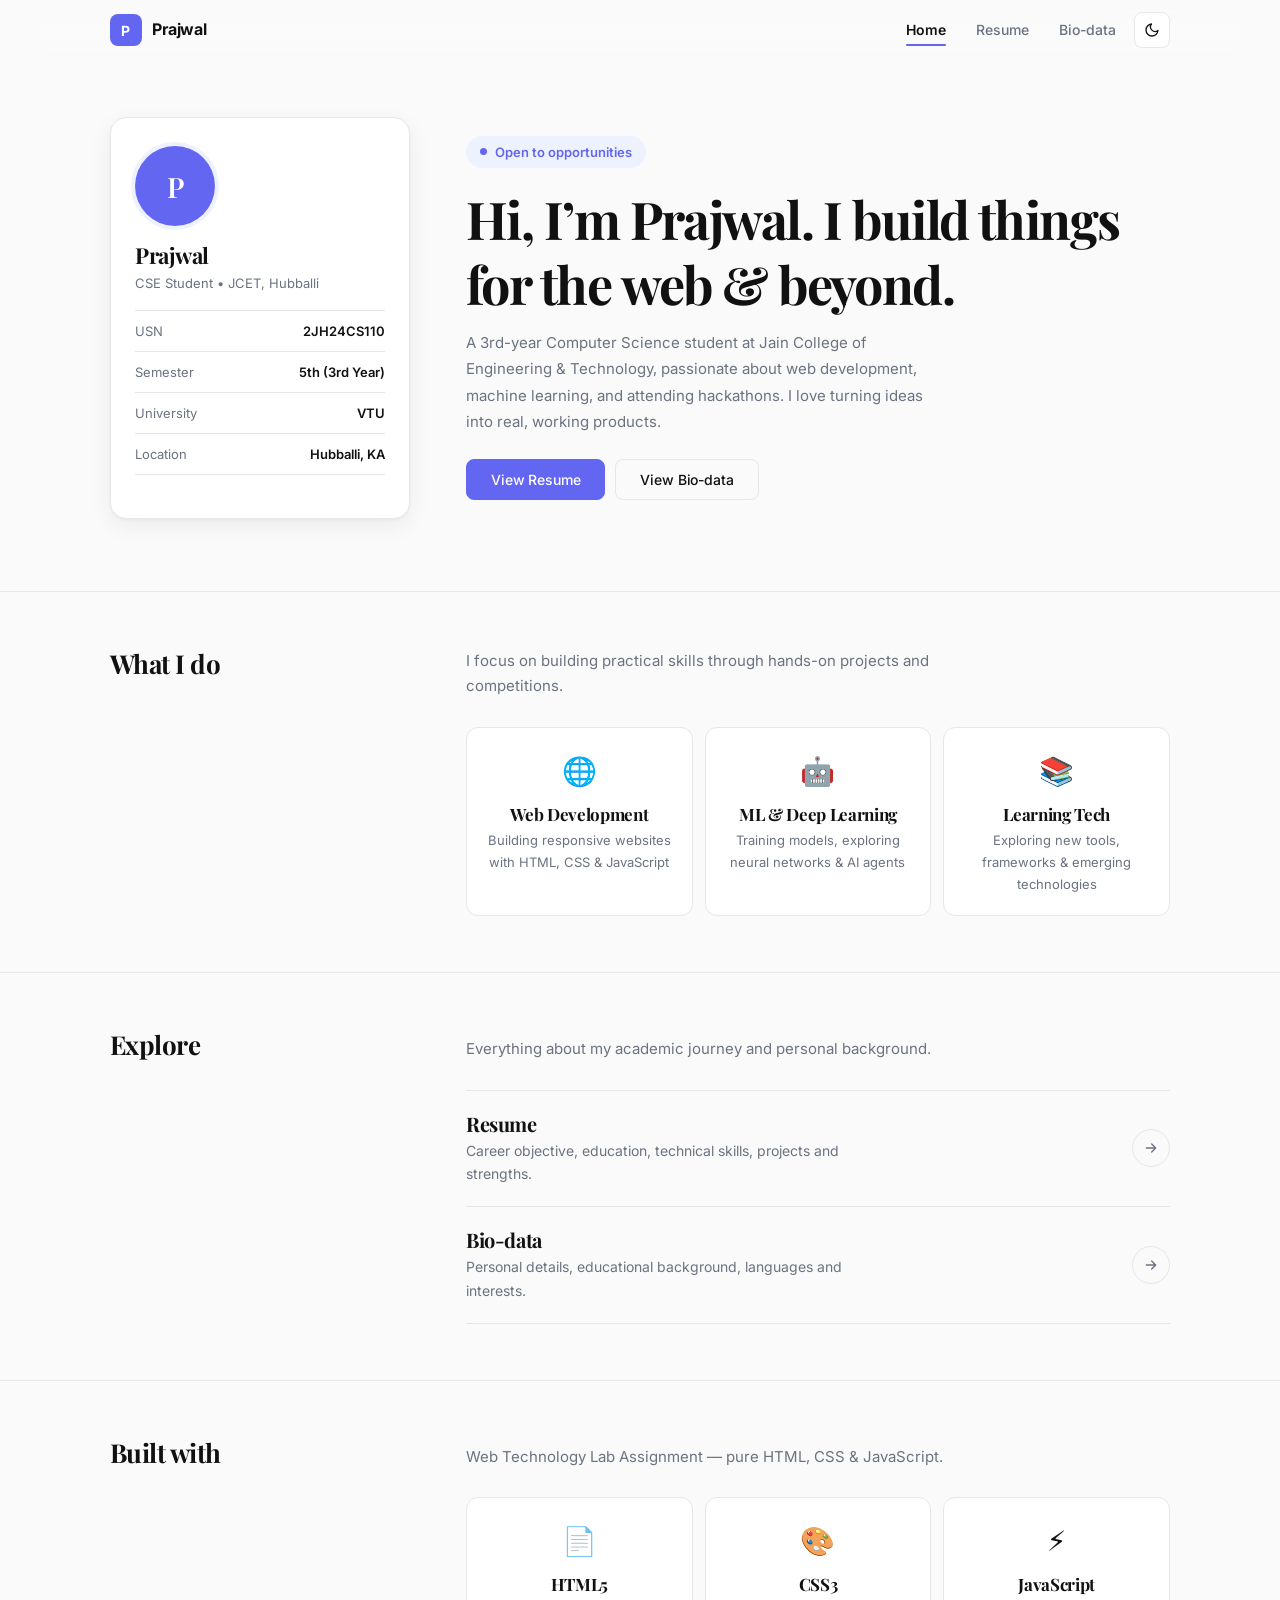
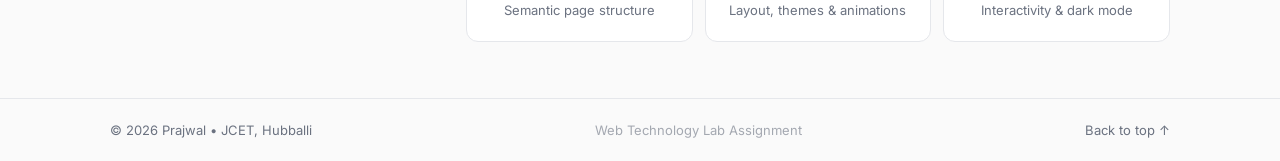
==== commit d714bab9: "Replace Hackathons with Learning Tech in hero" ====
--- a/index.html
+++ b/index.html
@@ -79,9 +79,9 @@
           <p>Training models, exploring neural networks &amp; AI agents</p>
         </div>
         <div>
-          <span class="stack-icon">🏆</span>
-          <h3>Hackathons</h3>
-          <p>Competing, collaborating &amp; building under pressure</p>
+          <span class="stack-icon">📚</span>
+          <h3>Learning Tech</h3>
+          <p>Exploring new tools, frameworks &amp; emerging technologies</p>
         </div>
       </div>
     </div>
